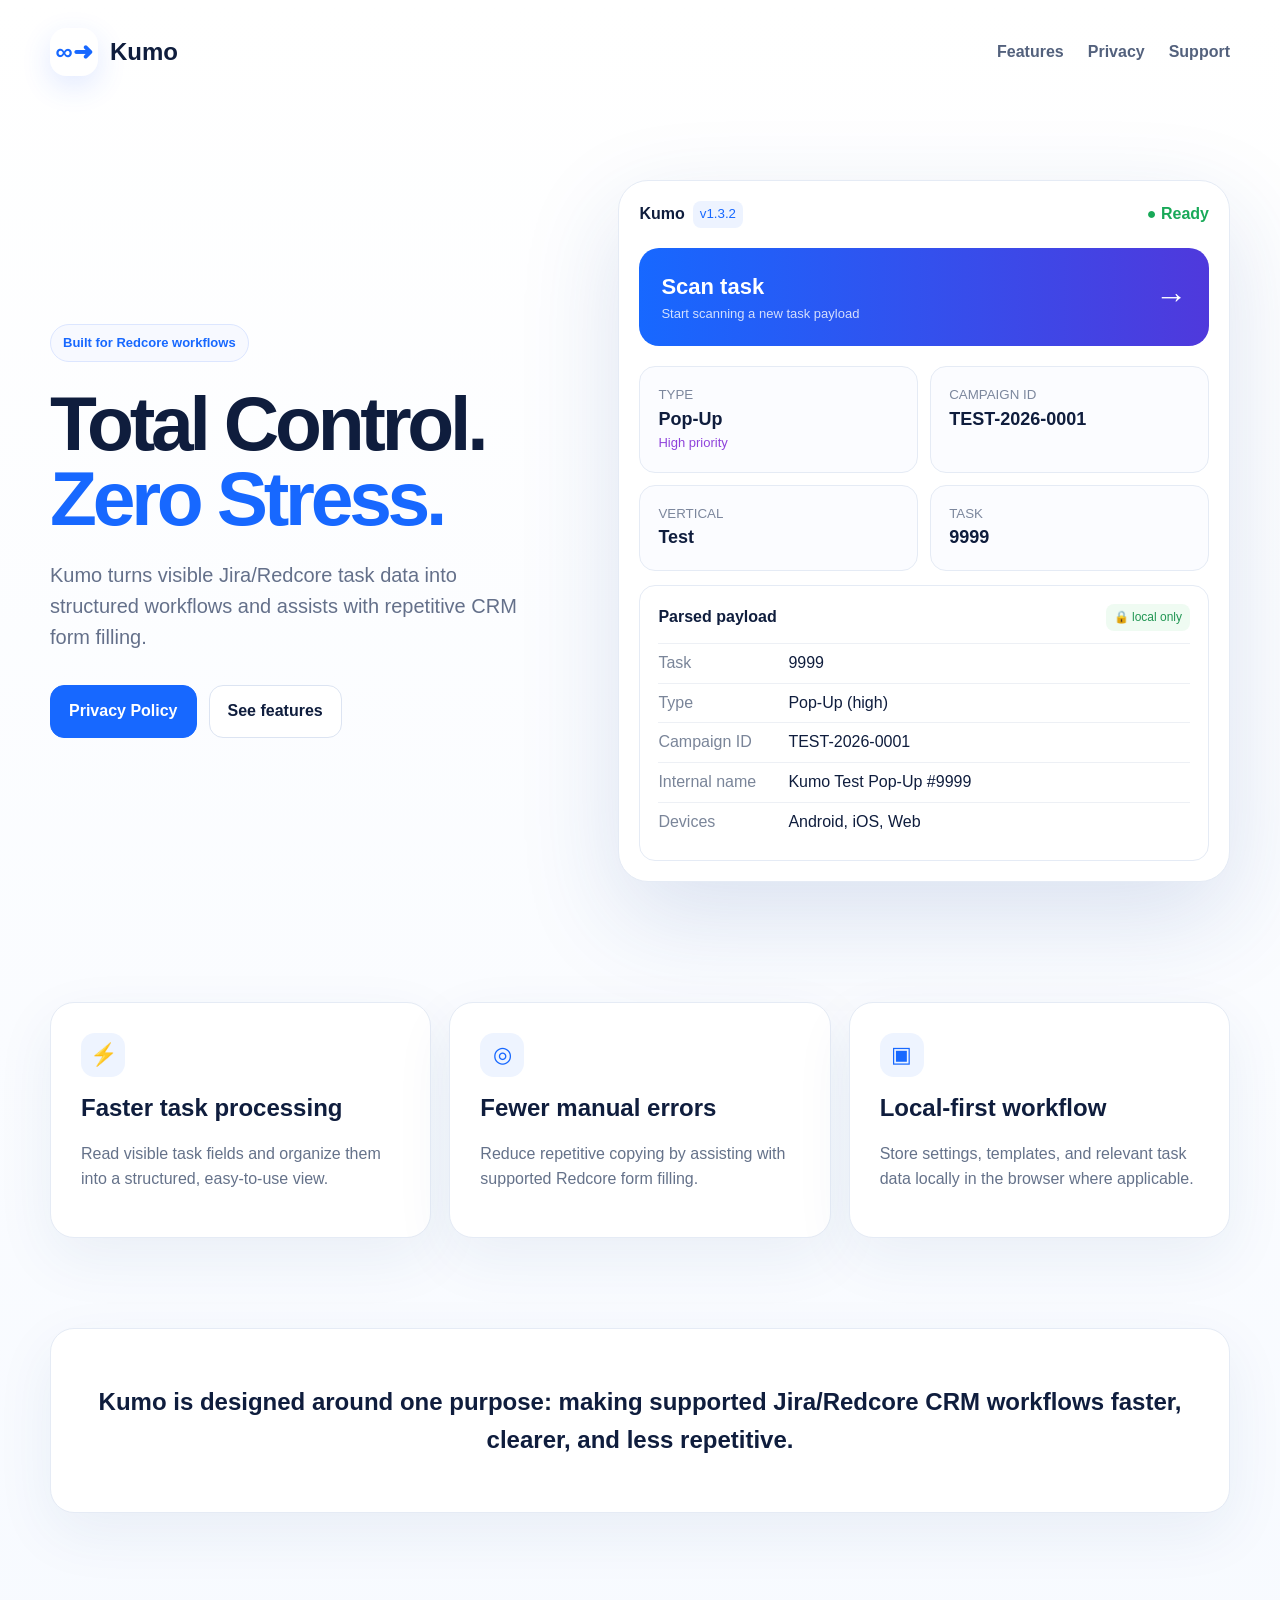
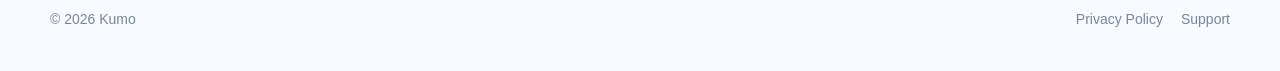
==== index.html @ a55d3d98 "Add files via upload" ====
<!doctype html>
<html lang="en">
<head>
  <meta charset="utf-8">
  <meta name="viewport" content="width=device-width, initial-scale=1">
  <title>Kumo — Total Control. Zero Stress.</title>
  <meta name="description" content="Kumo is a browser productivity extension for structured Jira/Redcore task workflows.">
  <link rel="stylesheet" href="styles.css">
</head>
<body>
  <main class="shell">
    <header class="nav">
      <a class="brand" href="./">
        <span class="logo">∞➜</span>
        <span>Kumo</span>
      </a>
      <nav>
        <a href="#features">Features</a>
        <a href="privacy.html">Privacy</a>
        <a href="support.html">Support</a>
      </nav>
    </header>

    <section class="hero">
      <div>
        <div class="pill">Built for Redcore workflows</div>
        <h1>Total Control.<br><span>Zero Stress.</span></h1>
        <p class="lead">
          Kumo turns visible Jira/Redcore task data into structured workflows and assists with repetitive CRM form filling.
        </p>
        <div class="actions">
          <a class="btn primary" href="privacy.html">Privacy Policy</a>
          <a class="btn" href="#features">See features</a>
        </div>
      </div>

      <div class="mockup" aria-label="Kumo product preview">
        <div class="mockup-top">
          <div>
            <strong>Kumo</strong>
            <small>v1.3.2</small>
          </div>
          <span class="ready">● Ready</span>
        </div>
        <div class="scan">
          <div>
            <strong>Scan task</strong>
            <span>Start scanning a new task payload</span>
          </div>
          <b>→</b>
        </div>
        <div class="grid">
          <div class="card"><small>TYPE</small><strong>Pop-Up</strong><span>High priority</span></div>
          <div class="card"><small>CAMPAIGN ID</small><strong>TEST-2026-0001</strong></div>
          <div class="card"><small>VERTICAL</small><strong>Test</strong></div>
          <div class="card"><small>TASK</small><strong>9999</strong></div>
        </div>
        <div class="payload">
          <div class="payload-head"><strong>Parsed payload</strong><span>🔒 local only</span></div>
          <dl>
            <div><dt>Task</dt><dd>9999</dd></div>
            <div><dt>Type</dt><dd>Pop-Up (high)</dd></div>
            <div><dt>Campaign ID</dt><dd>TEST-2026-0001</dd></div>
            <div><dt>Internal name</dt><dd>Kumo Test Pop-Up #9999</dd></div>
            <div><dt>Devices</dt><dd>Android, iOS, Web</dd></div>
          </dl>
        </div>
      </div>
    </section>

    <section id="features" class="features">
      <article>
        <div class="icon">⚡</div>
        <h2>Faster task processing</h2>
        <p>Read visible task fields and organize them into a structured, easy-to-use view.</p>
      </article>
      <article>
        <div class="icon">◎</div>
        <h2>Fewer manual errors</h2>
        <p>Reduce repetitive copying by assisting with supported Redcore form filling.</p>
      </article>
      <article>
        <div class="icon">▣</div>
        <h2>Local-first workflow</h2>
        <p>Store settings, templates, and relevant task data locally in the browser where applicable.</p>
      </article>
    </section>

    <section class="statement">
      <p>Kumo is designed around one purpose: making supported Jira/Redcore CRM workflows faster, clearer, and less repetitive.</p>
    </section>

    <footer>
      <span>© 2026 Kumo</span>
      <div><a href="privacy.html">Privacy Policy</a><a href="support.html">Support</a></div>
    </footer>
  </main>
</body>
</html>
---- styles.css ----
*{box-sizing:border-box}html{scroll-behavior:smooth}body{margin:0;font-family:Inter,ui-sans-serif,-apple-system,BlinkMacSystemFont,"Segoe UI",sans-serif;color:#0f1d3d;background:linear-gradient(180deg,#fff 0%,#f7faff 100%);line-height:1.55}a{color:inherit}.shell{width:min(1180px,calc(100% - 40px));margin:auto}.nav{display:flex;align-items:center;justify-content:space-between;padding:28px 0}.brand{display:flex;align-items:center;gap:12px;text-decoration:none;font-size:24px;font-weight:800}.logo{display:grid;place-items:center;width:48px;height:48px;border-radius:16px;background:#fff;box-shadow:0 10px 30px rgba(39,99,255,.14);color:#1768ff;font-size:24px}.nav nav{display:flex;gap:24px}.nav nav a{text-decoration:none;color:#53617d;font-weight:600}.nav nav a:hover,.nav nav .active{color:#1768ff}.hero{display:grid;grid-template-columns:.9fr 1.1fr;gap:68px;align-items:center;padding:76px 0 90px}.pill{display:inline-flex;padding:8px 12px;border:1px solid #dce6ff;background:#f7f9ff;color:#1768ff;border-radius:999px;font-size:13px;font-weight:700}.hero h1,.legal-card h1{font-size:clamp(48px,6vw,82px);line-height:.98;letter-spacing:-.055em;margin:24px 0}.hero h1 span{color:#1768ff}.lead{font-size:20px;color:#64708a;max-width:650px}.actions{display:flex;gap:12px;margin-top:32px}.btn{padding:13px 18px;border-radius:14px;border:1px solid #dce4f2;text-decoration:none;font-weight:700;background:#fff}.btn.primary{background:#1768ff;border-color:#1768ff;color:#fff}.mockup{background:#fff;border:1px solid #e5ebf5;border-radius:30px;padding:20px;box-shadow:0 35px 100px rgba(31,72,153,.15)}.mockup-top,.payload-head{display:flex;justify-content:space-between;align-items:center}.mockup-top div{display:flex;align-items:center;gap:8px}.mockup-top small{padding:3px 7px;border-radius:8px;background:#edf3ff;color:#1768ff}.ready{color:#18a958;font-weight:700}.scan{display:flex;justify-content:space-between;align-items:center;margin:20px 0;padding:22px;border-radius:20px;background:linear-gradient(90deg,#1768ff,#4f39dc);color:#fff}.scan div{display:grid}.scan strong{font-size:22px}.scan span{opacity:.8;font-size:13px}.scan b{font-size:32px}.grid{display:grid;grid-template-columns:1fr 1fr;gap:12px}.card{display:flex;flex-direction:column;padding:18px;border:1px solid #e5ebf5;border-radius:16px;background:#fbfcff}.card small{color:#7c879d}.card strong{font-size:18px}.card span{color:#8f43db;font-size:13px}.payload{margin-top:14px;padding:18px;border:1px solid #e5ebf5;border-radius:16px}.payload-head span{font-size:12px;color:#219653;background:#effbf2;padding:4px 8px;border-radius:8px}.payload dl{margin:12px 0 0}.payload dl div{display:grid;grid-template-columns:130px 1fr;padding:7px 0;border-top:1px solid #edf0f5}.payload dt{color:#7a8599}.payload dd{margin:0}.features{display:grid;grid-template-columns:repeat(3,1fr);gap:18px;padding:30px 0 90px}.features article,.legal-card,.statement{background:#fff;border:1px solid #e5ebf5;border-radius:24px;padding:30px;box-shadow:0 20px 60px rgba(30,65,130,.07)}.features h2{margin:12px 0 6px}.features p,.legal-card p{color:#65728a}.icon{width:44px;height:44px;display:grid;place-items:center;border-radius:14px;background:#eef4ff;color:#1768ff;font-size:22px}.statement{text-align:center;font-size:24px;font-weight:700;margin-bottom:70px}footer{display:flex;justify-content:space-between;padding:26px 0 40px;color:#7a8599;font-size:14px}footer div{display:flex;gap:18px}footer a{text-decoration:none}.legal{max-width:920px}.legal-card{margin:38px 0 60px;padding:46px}.legal-card h1{font-size:56px}.legal-card h2{margin-top:34px}.updated{font-size:14px}.support-box{display:grid;gap:6px;margin:28px 0;padding:20px;border-radius:16px;background:#f7f9ff;border:1px solid #e1e9fb}.support-box small{color:#7f8aa0}.support-box a{font-weight:700;color:#1768ff}@media(max-width:860px){.hero{grid-template-columns:1fr;gap:40px;padding-top:36px}.features{grid-template-columns:1fr}.nav nav{gap:14px}.grid{grid-template-columns:1fr}.legal-card{padding:28px}.legal-card h1{font-size:44px}}@media(max-width:560px){.shell{width:min(100% - 24px,1180px)}.nav{align-items:flex-start}.nav nav{font-size:13px;gap:10px}.hero h1{font-size:48px}.actions{flex-wrap:wrap}.payload dl div{grid-template-columns:1fr}.payload dt{margin-bottom:2px}}
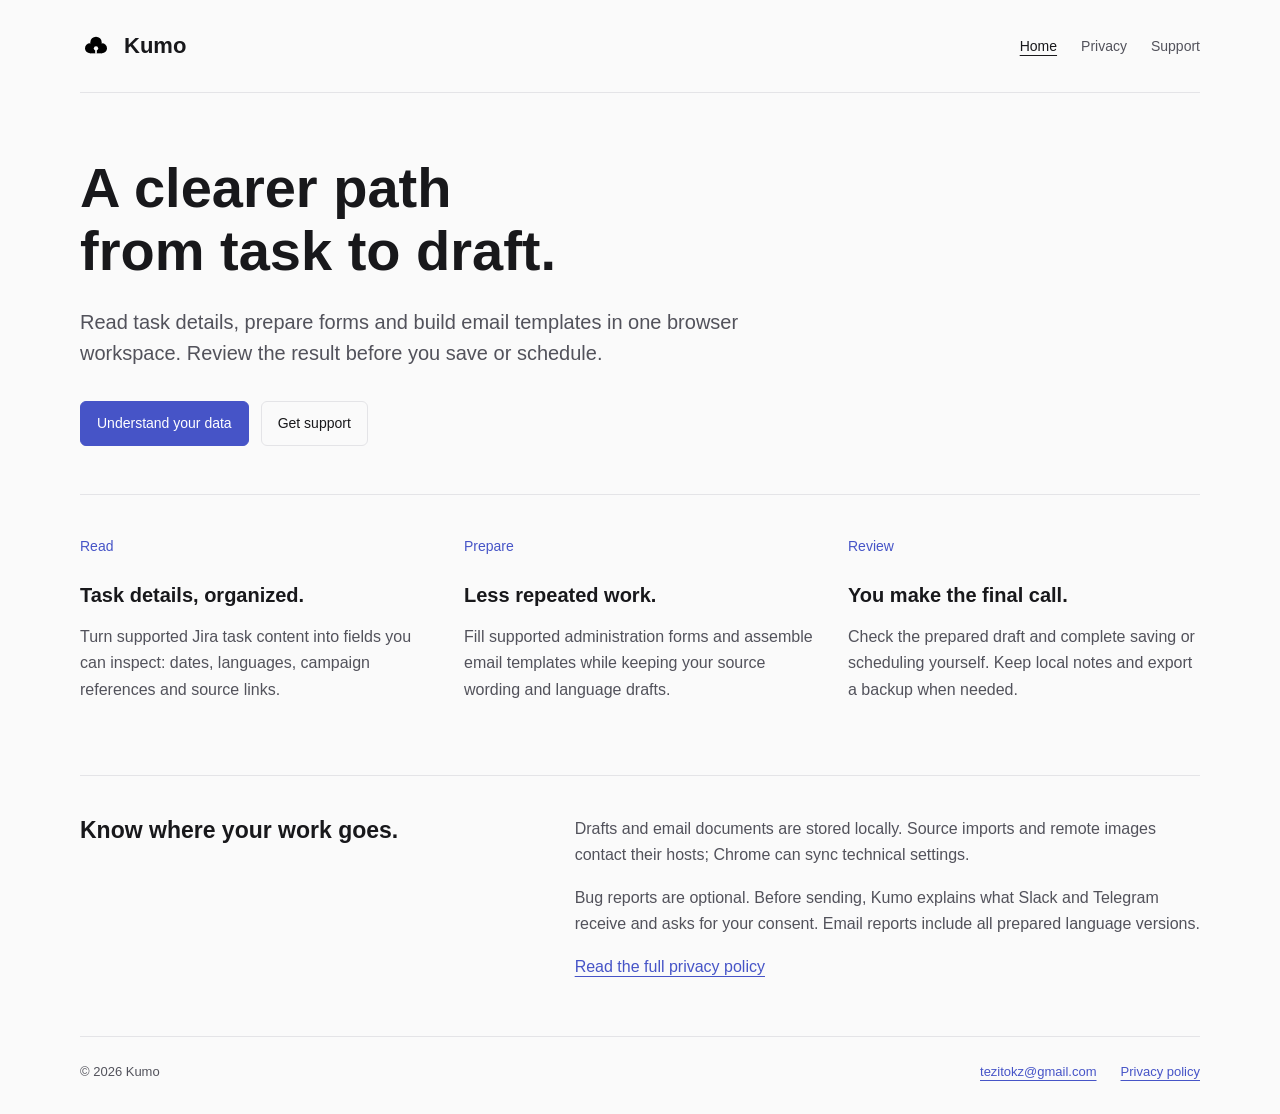
==== commit 4d6549cf: "Disclose Kumo data handling and refresh privacy site" ====
--- a/index.html
+++ b/index.html
@@ -1,99 +1,3 @@
 <!doctype html>
-<html lang="en">
-<head>
-  <meta charset="utf-8">
-  <meta name="viewport" content="width=device-width, initial-scale=1">
-  <title>Kumo — Total Control. Zero Stress.</title>
-  <meta name="description" content="Kumo is a browser productivity extension for structured Jira/Redcore task workflows.">
-  <link rel="stylesheet" href="styles.css">
-</head>
-<body>
-  <main class="shell">
-    <header class="nav">
-      <a class="brand" href="./">
-        <span class="logo">∞➜</span>
-        <span>Kumo</span>
-      </a>
-      <nav>
-        <a href="#features">Features</a>
-        <a href="privacy.html">Privacy</a>
-        <a href="support.html">Support</a>
-      </nav>
-    </header>
-
-    <section class="hero">
-      <div>
-        <div class="pill">Built for Redcore workflows</div>
-        <h1>Total Control.<br><span>Zero Stress.</span></h1>
-        <p class="lead">
-          Kumo turns visible Jira/Redcore task data into structured workflows and assists with repetitive CRM form filling.
-        </p>
-        <div class="actions">
-          <a class="btn primary" href="privacy.html">Privacy Policy</a>
-          <a class="btn" href="#features">See features</a>
-        </div>
-      </div>
-
-      <div class="mockup" aria-label="Kumo product preview">
-        <div class="mockup-top">
-          <div>
-            <strong>Kumo</strong>
-            <small>v1.3.2</small>
-          </div>
-          <span class="ready">● Ready</span>
-        </div>
-        <div class="scan">
-          <div>
-            <strong>Scan task</strong>
-            <span>Start scanning a new task payload</span>
-          </div>
-          <b>→</b>
-        </div>
-        <div class="grid">
-          <div class="card"><small>TYPE</small><strong>Pop-Up</strong><span>High priority</span></div>
-          <div class="card"><small>CAMPAIGN ID</small><strong>TEST-2026-0001</strong></div>
-          <div class="card"><small>VERTICAL</small><strong>Test</strong></div>
-          <div class="card"><small>TASK</small><strong>9999</strong></div>
-        </div>
-        <div class="payload">
-          <div class="payload-head"><strong>Parsed payload</strong><span>🔒 local only</span></div>
-          <dl>
-            <div><dt>Task</dt><dd>9999</dd></div>
-            <div><dt>Type</dt><dd>Pop-Up (high)</dd></div>
-            <div><dt>Campaign ID</dt><dd>TEST-2026-0001</dd></div>
-            <div><dt>Internal name</dt><dd>Kumo Test Pop-Up #9999</dd></div>
-            <div><dt>Devices</dt><dd>Android, iOS, Web</dd></div>
-          </dl>
-        </div>
-      </div>
-    </section>
-
-    <section id="features" class="features">
-      <article>
-        <div class="icon">⚡</div>
-        <h2>Faster task processing</h2>
-        <p>Read visible task fields and organize them into a structured, easy-to-use view.</p>
-      </article>
-      <article>
-        <div class="icon">◎</div>
-        <h2>Fewer manual errors</h2>
-        <p>Reduce repetitive copying by assisting with supported Redcore form filling.</p>
-      </article>
-      <article>
-        <div class="icon">▣</div>
-        <h2>Local-first workflow</h2>
-        <p>Store settings, templates, and relevant task data locally in the browser where applicable.</p>
-      </article>
-    </section>
-
-    <section class="statement">
-      <p>Kumo is designed around one purpose: making supported Jira/Redcore CRM workflows faster, clearer, and less repetitive.</p>
-    </section>
-
-    <footer>
-      <span>© 2026 Kumo</span>
-      <div><a href="privacy.html">Privacy Policy</a><a href="support.html">Support</a></div>
-    </footer>
-  </main>
-</body>
-</html>
+<html lang="en"><head><meta charset="utf-8"><meta name="viewport" content="width=device-width, initial-scale=1"><title>Kumo — From task to draft</title><meta name="description" content="Kumo helps organize task information, prepare forms and build email templates in your browser."><link rel="stylesheet" href="styles.css"><link rel="icon" href="kumo-mark.svg" type="image/svg+xml"></head>
+<body><a class="skip" href="#content">Skip to content</a><div class="shell"><header class="nav"><a class="brand" href="./"><img src="kumo-mark.svg" width="32" height="32" alt="">Kumo</a><nav aria-label="Main navigation"><a href="./" aria-current="page">Home</a><a href="privacy.html">Privacy</a><a href="support.html">Support</a></nav></header><main id="content"><header class="page-heading"><h1>A clearer path<br>from task to draft.</h1><p class="lead">Read task details, prepare forms and build email templates in one browser workspace. Review the result before you save or schedule.</p><div class="actions"><a class="btn primary" href="privacy.html">Understand your data</a><a class="btn" href="support.html">Get support</a></div></header><section class="workflow" aria-label="Kumo workflow"><div><span>Read</span><h2>Task details, organized.</h2><p>Turn supported Jira task content into fields you can inspect: dates, languages, campaign references and source links.</p></div><div><span>Prepare</span><h2>Less repeated work.</h2><p>Fill supported administration forms and assemble email templates while keeping your source wording and language drafts.</p></div><div><span>Review</span><h2>You make the final call.</h2><p>Check the prepared draft and complete saving or scheduling yourself. Keep local notes and export a backup when needed.</p></div></section><section class="privacy-summary"><h2>Know where your work goes.</h2><div><p>Drafts and email documents are stored locally. Source imports and remote images contact their hosts; Chrome can sync technical settings.</p><p>Bug reports are optional. Before sending, Kumo explains what Slack and Telegram receive and asks for your consent. Email reports include all prepared language versions.</p><a href="privacy.html">Read the full privacy policy</a></div></section></main><footer><span>© 2026 Kumo</span><a href="mailto:tezitokz@gmail.com">tezitokz@gmail.com</a><a href="privacy.html">Privacy policy</a></footer></div></body></html>
--- a/styles.css
+++ b/styles.css
@@ -1 +1,54 @@
-*{box-sizing:border-box}html{scroll-behavior:smooth}body{margin:0;font-family:Inter,ui-sans-serif,-apple-system,BlinkMacSystemFont,"Segoe UI",sans-serif;color:#0f1d3d;background:linear-gradient(180deg,#fff 0%,#f7faff 100%);line-height:1.55}a{color:inherit}.shell{width:min(1180px,calc(100% - 40px));margin:auto}.nav{display:flex;align-items:center;justify-content:space-between;padding:28px 0}.brand{display:flex;align-items:center;gap:12px;text-decoration:none;font-size:24px;font-weight:800}.logo{display:grid;place-items:center;width:48px;height:48px;border-radius:16px;background:#fff;box-shadow:0 10px 30px rgba(39,99,255,.14);color:#1768ff;font-size:24px}.nav nav{display:flex;gap:24px}.nav nav a{text-decoration:none;color:#53617d;font-weight:600}.nav nav a:hover,.nav nav .active{color:#1768ff}.hero{display:grid;grid-template-columns:.9fr 1.1fr;gap:68px;align-items:center;padding:76px 0 90px}.pill{display:inline-flex;padding:8px 12px;border:1px solid #dce6ff;background:#f7f9ff;color:#1768ff;border-radius:999px;font-size:13px;font-weight:700}.hero h1,.legal-card h1{font-size:clamp(48px,6vw,82px);line-height:.98;letter-spacing:-.055em;margin:24px 0}.hero h1 span{color:#1768ff}.lead{font-size:20px;color:#64708a;max-width:650px}.actions{display:flex;gap:12px;margin-top:32px}.btn{padding:13px 18px;border-radius:14px;border:1px solid #dce4f2;text-decoration:none;font-weight:700;background:#fff}.btn.primary{background:#1768ff;border-color:#1768ff;color:#fff}.mockup{background:#fff;border:1px solid #e5ebf5;border-radius:30px;padding:20px;box-shadow:0 35px 100px rgba(31,72,153,.15)}.mockup-top,.payload-head{display:flex;justify-content:space-between;align-items:center}.mockup-top div{display:flex;align-items:center;gap:8px}.mockup-top small{padding:3px 7px;border-radius:8px;background:#edf3ff;color:#1768ff}.ready{color:#18a958;font-weight:700}.scan{display:flex;justify-content:space-between;align-items:center;margin:20px 0;padding:22px;border-radius:20px;background:linear-gradient(90deg,#1768ff,#4f39dc);color:#fff}.scan div{display:grid}.scan strong{font-size:22px}.scan span{opacity:.8;font-size:13px}.scan b{font-size:32px}.grid{display:grid;grid-template-columns:1fr 1fr;gap:12px}.card{display:flex;flex-direction:column;padding:18px;border:1px solid #e5ebf5;border-radius:16px;background:#fbfcff}.card small{color:#7c879d}.card strong{font-size:18px}.card span{color:#8f43db;font-size:13px}.payload{margin-top:14px;padding:18px;border:1px solid #e5ebf5;border-radius:16px}.payload-head span{font-size:12px;color:#219653;background:#effbf2;padding:4px 8px;border-radius:8px}.payload dl{margin:12px 0 0}.payload dl div{display:grid;grid-template-columns:130px 1fr;padding:7px 0;border-top:1px solid #edf0f5}.payload dt{color:#7a8599}.payload dd{margin:0}.features{display:grid;grid-template-columns:repeat(3,1fr);gap:18px;padding:30px 0 90px}.features article,.legal-card,.statement{background:#fff;border:1px solid #e5ebf5;border-radius:24px;padding:30px;box-shadow:0 20px 60px rgba(30,65,130,.07)}.features h2{margin:12px 0 6px}.features p,.legal-card p{color:#65728a}.icon{width:44px;height:44px;display:grid;place-items:center;border-radius:14px;background:#eef4ff;color:#1768ff;font-size:22px}.statement{text-align:center;font-size:24px;font-weight:700;margin-bottom:70px}footer{display:flex;justify-content:space-between;padding:26px 0 40px;color:#7a8599;font-size:14px}footer div{display:flex;gap:18px}footer a{text-decoration:none}.legal{max-width:920px}.legal-card{margin:38px 0 60px;padding:46px}.legal-card h1{font-size:56px}.legal-card h2{margin-top:34px}.updated{font-size:14px}.support-box{display:grid;gap:6px;margin:28px 0;padding:20px;border-radius:16px;background:#f7f9ff;border:1px solid #e1e9fb}.support-box small{color:#7f8aa0}.support-box a{font-weight:700;color:#1768ff}@media(max-width:860px){.hero{grid-template-columns:1fr;gap:40px;padding-top:36px}.features{grid-template-columns:1fr}.nav nav{gap:14px}.grid{grid-template-columns:1fr}.legal-card{padding:28px}.legal-card h1{font-size:44px}}@media(max-width:560px){.shell{width:min(100% - 24px,1180px)}.nav{align-items:flex-start}.nav nav{font-size:13px;gap:10px}.hero h1{font-size:48px}.actions{flex-wrap:wrap}.payload dl div{grid-template-columns:1fr}.payload dt{margin-bottom:2px}}+* { box-sizing:border-box; }
+:root { color-scheme:light; --canvas:#fafafa; --surface:#fff; --text:#18181b; --muted:#52525b; --line:#e4e4e7; --accent:#4654c7; }
+html { scroll-padding-top:24px; }
+body { margin:0; background:var(--canvas); color:var(--text); font:16px/1.65 -apple-system,BlinkMacSystemFont,"Segoe UI",sans-serif; }
+::selection { background:#dfe2ff; color:#18181b; }
+a { color:var(--accent); text-underline-offset:4px; overflow-wrap:anywhere; }
+a:hover { color:#303d9d; }
+:focus-visible { outline:2px solid var(--accent); outline-offset:5px; border-radius:2px; }
+.shell { width:min(1120px,calc(100% - 64px)); margin:auto; }
+.nav { display:flex; align-items:center; justify-content:space-between; gap:24px; padding:28px 0; border-bottom:1px solid var(--line); }
+.brand { display:flex; align-items:center; gap:12px; color:var(--text); font-size:22px; font-weight:650; text-decoration:none; }
+.brand img { display:block; }
+.nav nav { display:flex; gap:24px; }
+.nav nav a { font-size:14px; text-decoration:none; color:var(--muted); }
+.nav nav a[aria-current] { color:var(--text); text-decoration:underline; }
+.skip { position:absolute; top:-100px; left:16px; padding:12px; background:var(--surface); z-index:2; }
+.skip:focus { top:8px; }
+.page-heading { padding:64px 0 48px; max-width:780px; }
+h1 { font-size:clamp(32px,4.8vw,56px); font-weight:650; line-height:1.12; margin:0 0 24px; text-wrap:balance; }
+h2 { font-size:23px; line-height:1.3; font-weight:600; margin:0 0 16px; text-wrap:balance; }
+p { margin:0 0 16px; }
+.lead { font-size:20px; line-height:1.55; color:var(--muted); max-width:62ch; }
+.updated { font-size:13px; color:var(--muted); margin-top:24px; }
+.reading-layout { display:grid; grid-template-columns:224px minmax(0,1fr); gap:56px; border-top:1px solid var(--line); padding:32px 0 64px; }
+.contents { display:flex; flex-direction:column; gap:16px; align-self:start; position:sticky; top:24px; font-size:13px; line-height:1.5; }
+.contents a { color:var(--muted); text-decoration:none; }
+.contents a:hover { color:var(--accent); text-decoration:underline; }
+.policy { max-width:74ch; min-width:0; }
+.policy section { padding-top:40px; }
+.policy p,.data-list dd,.support-copy p { color:var(--muted); }
+.policy .intro { color:var(--text); font-size:18px; }
+.data-list { margin:0; }
+.data-list>div { padding:16px 0; border-bottom:1px solid var(--line); }
+.data-list dt { font-weight:600; margin-bottom:6px; }
+.data-list dd { margin:0; }
+.contact-line { margin-top:40px; }
+.actions { display:flex; gap:12px; flex-wrap:wrap; margin-top:32px; }
+.btn { padding:10px 16px; min-height:44px; border:1px solid var(--line); border-radius:6px; text-decoration:none; color:var(--text); font-size:14px; }
+.btn.primary { background:var(--accent); color:#fff; border-color:var(--accent); }
+.btn:hover { background:#eeeeff; color:#303d9d; }
+.btn.primary:hover { background:#303d9d; color:#fff; }
+.workflow { border-top:1px solid var(--line); display:grid; grid-template-columns:repeat(3,minmax(0,1fr)); gap:32px; padding:40px 0 56px; }
+.workflow span { display:block; font-size:14px; color:var(--accent); margin-bottom:24px; }
+.workflow h2 { font-size:20px; }
+.workflow p { color:var(--muted); }
+.privacy-summary { display:grid; grid-template-columns:1fr 1.4fr; gap:48px; padding:40px 0 56px; border-top:1px solid var(--line); }
+.privacy-summary p { color:var(--muted); }
+.email-link { display:inline-block; font-size:20px; margin-top:16px; }
+.support-copy { max-width:72ch; padding-bottom:64px; }
+.support-copy section { border-top:1px solid var(--line); padding:32px 0 16px; }
+footer { border-top:1px solid var(--line); padding:24px 0 32px; display:flex; gap:24px; flex-wrap:wrap; color:var(--muted); font-size:13px; }
+footer span { margin-right:auto; }
+@media(max-width:800px) { .reading-layout { grid-template-columns:1fr; gap:32px; } .contents { position:static; display:grid; grid-template-columns:1fr 1fr; } .workflow { grid-template-columns:1fr; gap:24px; } .workflow span { margin-bottom:8px; } .privacy-summary { grid-template-columns:1fr; gap:8px; } }
+@media(max-width:480px) { .shell { width:calc(100% - 32px); } .nav { gap:16px; padding:20px 0; } .nav nav { gap:16px; } .nav nav a { font-size:13px; } .brand { gap:8px; font-size:20px; } .page-heading { padding:40px 0 32px; } .lead { font-size:18px; } .contents { grid-template-columns:1fr; gap:12px; } h2 { font-size:21px; } footer { gap:12px 24px; } footer span { flex-basis:100%; } }
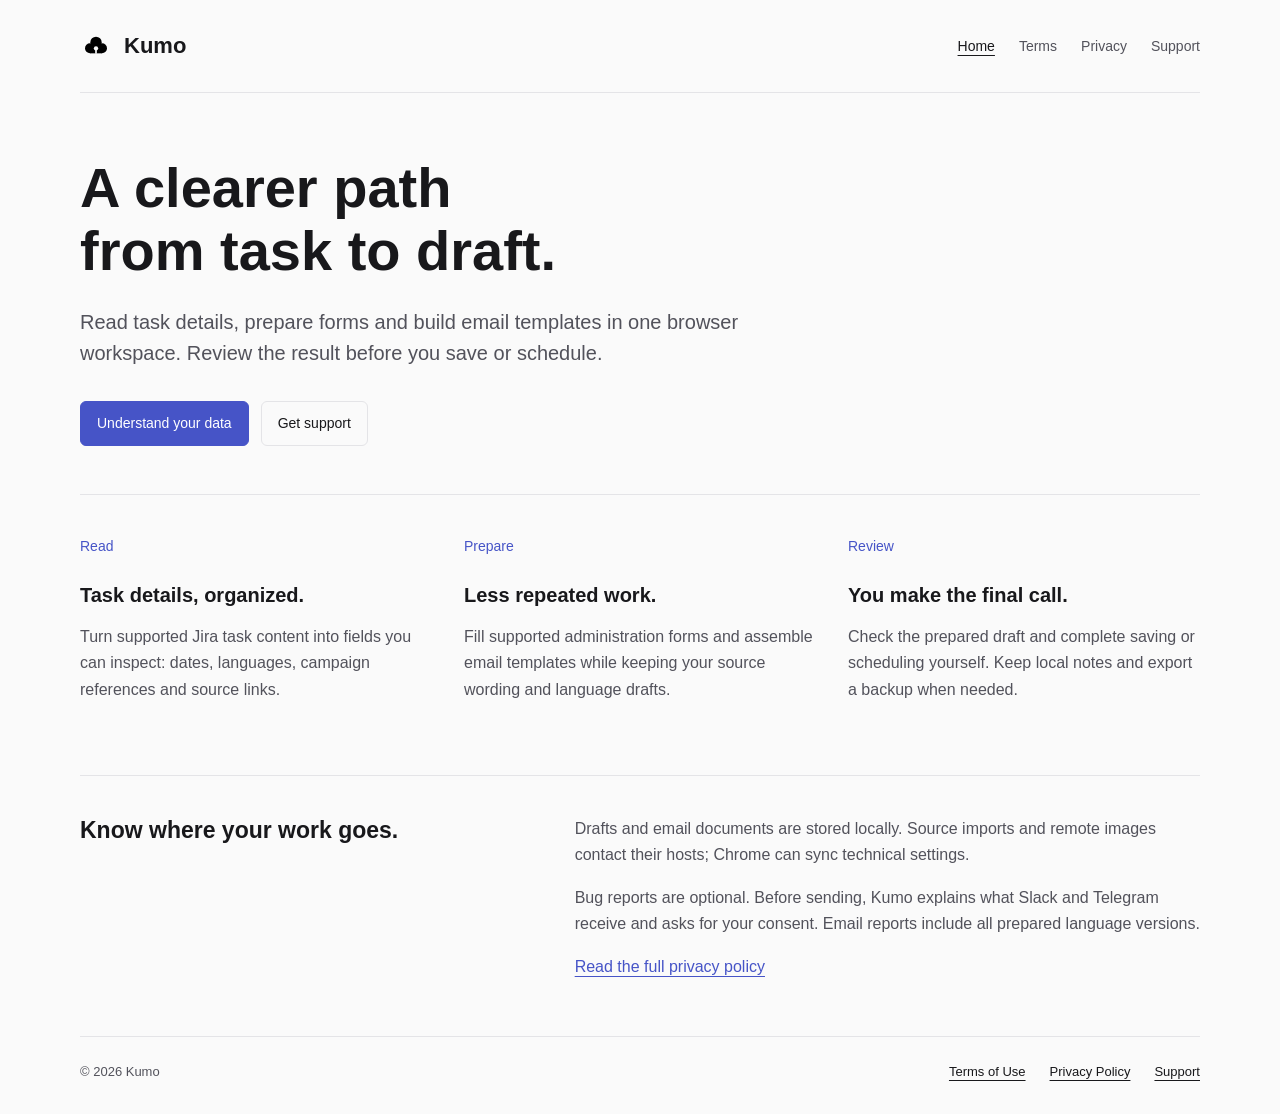
==== commit 21f51280: "Add terms and update Workspace privacy and support pages" ====
--- a/index.html
+++ b/index.html
@@ -1,3 +1,3 @@
 <!doctype html>
 <html lang="en"><head><meta charset="utf-8"><meta name="viewport" content="width=device-width, initial-scale=1"><title>Kumo — From task to draft</title><meta name="description" content="Kumo helps organize task information, prepare forms and build email templates in your browser."><link rel="stylesheet" href="styles.css"><link rel="icon" href="kumo-mark.svg" type="image/svg+xml"></head>
-<body><a class="skip" href="#content">Skip to content</a><div class="shell"><header class="nav"><a class="brand" href="./"><img src="kumo-mark.svg" width="32" height="32" alt="">Kumo</a><nav aria-label="Main navigation"><a href="./" aria-current="page">Home</a><a href="privacy.html">Privacy</a><a href="support.html">Support</a></nav></header><main id="content"><header class="page-heading"><h1>A clearer path<br>from task to draft.</h1><p class="lead">Read task details, prepare forms and build email templates in one browser workspace. Review the result before you save or schedule.</p><div class="actions"><a class="btn primary" href="privacy.html">Understand your data</a><a class="btn" href="support.html">Get support</a></div></header><section class="workflow" aria-label="Kumo workflow"><div><span>Read</span><h2>Task details, organized.</h2><p>Turn supported Jira task content into fields you can inspect: dates, languages, campaign references and source links.</p></div><div><span>Prepare</span><h2>Less repeated work.</h2><p>Fill supported administration forms and assemble email templates while keeping your source wording and language drafts.</p></div><div><span>Review</span><h2>You make the final call.</h2><p>Check the prepared draft and complete saving or scheduling yourself. Keep local notes and export a backup when needed.</p></div></section><section class="privacy-summary"><h2>Know where your work goes.</h2><div><p>Drafts and email documents are stored locally. Source imports and remote images contact their hosts; Chrome can sync technical settings.</p><p>Bug reports are optional. Before sending, Kumo explains what Slack and Telegram receive and asks for your consent. Email reports include all prepared language versions.</p><a href="privacy.html">Read the full privacy policy</a></div></section></main><footer><span>© 2026 Kumo</span><a href="mailto:tezitokz@gmail.com">tezitokz@gmail.com</a><a href="privacy.html">Privacy policy</a></footer></div></body></html>+<body><a class="skip" href="#content">Skip to content</a><div class="shell"><header class="nav"><a class="brand" href="./"><img src="kumo-mark.svg" width="32" height="32" alt="">Kumo</a><nav aria-label="Main navigation"><a href="./" aria-current="page">Home</a><a href="terms.html">Terms</a><a href="privacy.html">Privacy</a><a href="support.html">Support</a></nav></header><main id="content"><header class="page-heading"><h1>A clearer path<br>from task to draft.</h1><p class="lead">Read task details, prepare forms and build email templates in one browser workspace. Review the result before you save or schedule.</p><div class="actions"><a class="btn primary" href="privacy.html">Understand your data</a><a class="btn" href="support.html">Get support</a></div></header><section class="workflow" aria-label="Kumo workflow"><div><span>Read</span><h2>Task details, organized.</h2><p>Turn supported Jira task content into fields you can inspect: dates, languages, campaign references and source links.</p></div><div><span>Prepare</span><h2>Less repeated work.</h2><p>Fill supported administration forms and assemble email templates while keeping your source wording and language drafts.</p></div><div><span>Review</span><h2>You make the final call.</h2><p>Check the prepared draft and complete saving or scheduling yourself. Keep local notes and export a backup when needed.</p></div></section><section class="privacy-summary"><h2>Know where your work goes.</h2><div><p>Drafts and email documents are stored locally. Source imports and remote images contact their hosts; Chrome can sync technical settings.</p><p>Bug reports are optional. Before sending, Kumo explains what Slack and Telegram receive and asks for your consent. Email reports include all prepared language versions.</p><a href="privacy.html">Read the full privacy policy</a></div></section></main><footer><span>© 2026 Kumo</span><a href="terms.html">Terms of Use</a><a href="privacy.html">Privacy Policy</a><a href="support.html">Support</a></footer></div></body></html>
--- a/styles.css
+++ b/styles.css
@@ -52,3 +52,6 @@
 footer span { margin-right:auto; }
 @media(max-width:800px) { .reading-layout { grid-template-columns:1fr; gap:32px; } .contents { position:static; display:grid; grid-template-columns:1fr 1fr; } .workflow { grid-template-columns:1fr; gap:24px; } .workflow span { margin-bottom:8px; } .privacy-summary { grid-template-columns:1fr; gap:8px; } }
 @media(max-width:480px) { .shell { width:calc(100% - 32px); } .nav { gap:16px; padding:20px 0; } .nav nav { gap:16px; } .nav nav a { font-size:13px; } .brand { gap:8px; font-size:20px; } .page-heading { padding:40px 0 32px; } .lead { font-size:18px; } .contents { grid-template-columns:1fr; gap:12px; } h2 { font-size:21px; } footer { gap:12px 24px; } footer span { flex-basis:100%; } }
+
+.support-copy a, footer a { color:var(--text);text-decoration-thickness:1px;text-underline-offset:4px; }
+.support-copy a:hover, footer a:hover { color:var(--muted); }
